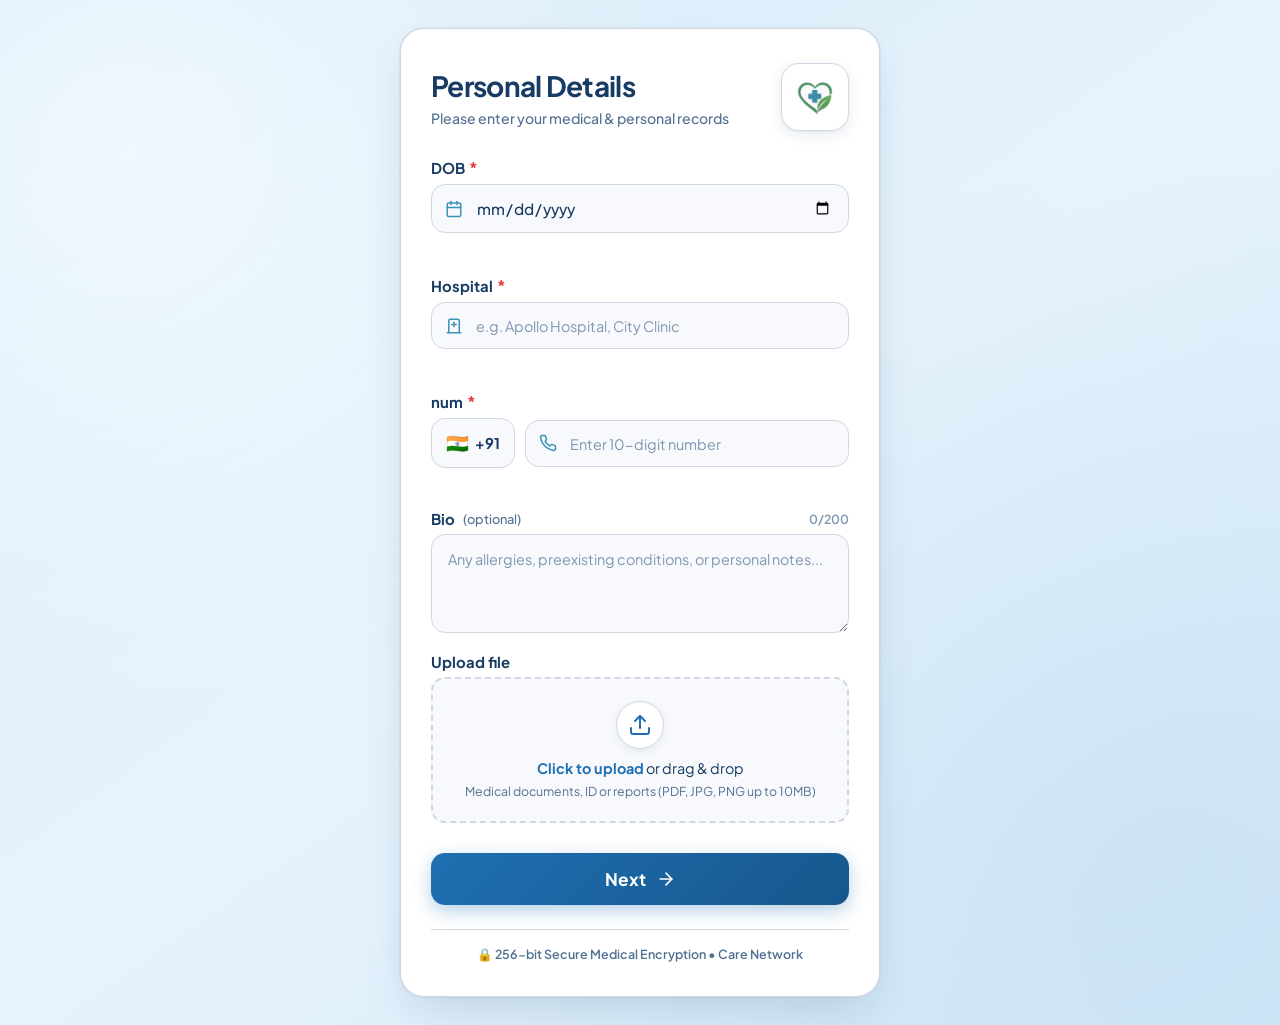
==== biopage/index.html @ 3c6b7e4c "connection of two page" ====
<!DOCTYPE html>
<html lang="en">
<head>
  <meta charset="UTF-8">
  <meta name="viewport" content="width=device-width, initial-scale=1.0">
  <title>Care - Personal Details</title>
  <link rel="stylesheet" href="styles.css">
  <link rel="preconnect" href="https://fonts.googleapis.com">
  <link rel="preconnect" href="https://fonts.gstatic.com" crossorigin>
  <link href="https://fonts.googleapis.com/css2?family=Plus+Jakarta+Sans:wght@400;500;600;700&display=swap" rel="stylesheet">
</head>
<body>
  <div class="app-wrapper">
    <main class="card-container" role="main">
      <!-- Header with Title on Left and Logo on Top-Right -->
      <header class="card-header">
        <div class="header-text">
          <h1 class="form-title">Personal Details</h1>
          <p class="form-subtitle">Please enter your medical & personal records</p>
        </div>
        <div class="logo-wrapper" title="Care Healthcare Logo">
          <img src="assets/logo.png" alt="Healthcare Logo" class="brand-logo" id="brandLogo">
        </div>
      </header>

      <!-- Main Form Section matching the sketch -->
      <form id="personalDetailsForm" class="form-body" novalidate>
        
        <!-- DOB (Date of Birth) Field -->
        <div class="form-group">
          <label for="dob" class="form-label">
            DOB <span class="required-star">*</span>
          </label>
          <div class="input-wrapper">
            <span class="input-icon">
              <svg width="18" height="18" viewBox="0 0 24 24" fill="none" stroke="currentColor" stroke-width="2" stroke-linecap="round" stroke-linejoin="round">
                <rect x="3" y="4" width="18" height="18" rx="2" ry="2"></rect>
                <line x1="16" y1="2" x2="16" y2="6"></line>
                <line x1="8" y1="2" x2="8" y2="6"></line>
                <line x1="3" y1="10" x2="21" y2="10"></line>
              </svg>
            </span>
            <input 
              type="date" 
              id="dob" 
              name="dob" 
              class="form-control has-icon" 
              required
            >
          </div>
          <span class="field-feedback" id="dobError"></span>
        </div>

        <!-- Hospital Field -->
        <div class="form-group">
          <label for="hospital" class="form-label">
            Hospital <span class="required-star">*</span>
          </label>
          <div class="input-wrapper">
            <span class="input-icon">
              <svg width="18" height="18" viewBox="0 0 24 24" fill="none" stroke="currentColor" stroke-width="2" stroke-linecap="round" stroke-linejoin="round">
                <path d="M3 21h18"></path>
                <path d="M5 21V5a2 2 0 0 1 2-2h10a2 2 0 0 1 2 2v16"></path>
                <path d="M9 10h6"></path>
                <path d="M12 7v6"></path>
              </svg>
            </span>
            <input 
              type="text" 
              id="hospital" 
              name="hospital" 
              class="form-control has-icon" 
              placeholder="e.g. Apollo Hospital, City Clinic" 
              list="hospitalSuggestions"
              required
            >
            <datalist id="hospitalSuggestions">
              <option value="Apollo Hospitals"></option>
              <option value="Fortis Healthcare"></option>
              <option value="Manipal Hospital"></option>
              <option value="Max Super Speciality Hospital"></option>
              <option value="AIIMS"></option>
              <option value="City Care General Hospital"></option>
            </datalist>
          </div>
          <span class="field-feedback" id="hospitalError"></span>
        </div>

        <!-- num: (Contact / Patient Number) Field -->
        <div class="form-group">
          <label for="num" class="form-label">
            num <span class="required-star">*</span>
          </label>
          <div class="phone-input-group">
            <div class="country-prefix">
              <span class="flag-icon">🇮🇳</span>
              <span class="code">+91</span>
            </div>
            <div class="input-wrapper flex-1">
              <span class="input-icon">
                <svg width="18" height="18" viewBox="0 0 24 24" fill="none" stroke="currentColor" stroke-width="2" stroke-linecap="round" stroke-linejoin="round">
                  <path d="M22 16.92v3a2 2 0 0 1-2.18 2 19.79 19.79 0 0 1-8.63-3.07 19.5 19.5 0 0 1-6-6 19.79 19.79 0 0 1-3.07-8.67A2 2 0 0 1 4.11 2h3a2 2 0 0 1 2 1.72 12.84 12.84 0 0 0 .7 2.81 2 2 0 0 1-.45 2.11L8.09 9.91a16 16 0 0 0 6 6l1.27-1.27a2 2 0 0 1 2.11-.45 12.84 12.84 0 0 0 2.81.7A2 2 0 0 1 22 16.92z"></path>
                </svg>
              </span>
              <input 
                type="tel" 
                id="num" 
                name="num" 
                class="form-control has-icon" 
                placeholder="Enter 10-digit number" 
                pattern="[0-9]{10}"
                maxlength="10"
                required
              >
            </div>
          </div>
          <span class="field-feedback" id="numError"></span>
        </div>

        <!-- Bio (optional) Field -->
        <div class="form-group">
          <div class="label-row">
            <label for="bio" class="form-label">
              Bio <span class="optional-tag">(optional)</span>
            </label>
            <span class="char-counter" id="bioCounter">0/200</span>
          </div>
          <textarea 
            id="bio" 
            name="bio" 
            rows="3" 
            class="form-control textarea-control" 
            placeholder="Any allergies, preexisting conditions, or personal notes..."
            maxlength="200"
          ></textarea>
        </div>

        <!-- Upload File Field -->
        <div class="form-group">
          <label class="form-label">
            Upload file
          </label>
          <div class="upload-dropzone" id="dropZone">
            <input 
              type="file" 
              id="fileUpload" 
              name="fileUpload" 
              class="file-input-hidden" 
              accept=".pdf,.png,.jpg,.jpeg,.doc,.docx"
            >
            <div class="upload-content" id="uploadPlaceholder">
              <div class="upload-icon-circle">
                <svg width="24" height="24" viewBox="0 0 24 24" fill="none" stroke="currentColor" stroke-width="2" stroke-linecap="round" stroke-linejoin="round">
                  <path d="M21 15v4a2 2 0 0 1-2 2H5a2 2 0 0 1-2-2v-4"></path>
                  <polyline points="17 8 12 3 7 8"></polyline>
                  <line x1="12" y1="3" x2="12" y2="15"></line>
                </svg>
              </div>
              <p class="upload-title"><strong>Click to upload</strong> or drag & drop</p>
              <p class="upload-hint">Medical documents, ID or reports (PDF, JPG, PNG up to 10MB)</p>
            </div>

            <!-- Uploaded File Preview Item -->
            <div class="file-preview-card" id="filePreview" style="display: none;">
              <div class="file-info">
                <div class="file-type-icon" id="fileIcon">📄</div>
                <div class="file-details">
                  <span class="file-name" id="fileName">document.pdf</span>
                  <span class="file-size" id="fileSize">1.2 MB</span>
                </div>
              </div>
              <button type="button" class="btn-remove-file" id="removeFileBtn" title="Remove file">
                <svg width="18" height="18" viewBox="0 0 24 24" fill="none" stroke="currentColor" stroke-width="2" stroke-linecap="round" stroke-linejoin="round">
                  <line x1="18" y1="6" x2="6" y2="18"></line>
                  <line x1="6" y1="6" x2="18" y2="18"></line>
                </svg>
              </button>
            </div>
          </div>
        </div>

        <!-- Next Button -->
        <div class="form-actions">
          <button type="submit" class="btn-next" id="nextBtn">
            <span>Next</span>
            <svg width="20" height="20" viewBox="0 0 24 24" fill="none" stroke="currentColor" stroke-width="2" stroke-linecap="round" stroke-linejoin="round" class="btn-arrow">
              <line x1="5" y1="12" x2="19" y2="12"></line>
              <polyline points="12 5 19 12 12 19"></polyline>
            </svg>
          </button>
        </div>
      </form>

      <!-- Confirmation / Next Step View (Revealed when Next is clicked) -->
      <section class="confirmation-panel" id="confirmationPanel" style="display: none;" aria-live="polite">
        <div class="success-header">
          <div class="check-animation-circle">
            <svg width="32" height="32" viewBox="0 0 24 24" fill="none" stroke="currentColor" stroke-width="3" stroke-linecap="round" stroke-linejoin="round">
              <polyline points="20 6 9 17 4 12"></polyline>
            </svg>
          </div>
          <h2>Details Recorded!</h2>
          <p>Here is a summary of your personal details:</p>
        </div>

        <div class="summary-card">
          <div class="summary-row">
            <span class="summary-label">DOB:</span>
            <span class="summary-value" id="summaryDob">-</span>
          </div>
          <div class="summary-row">
            <span class="summary-label">Hospital:</span>
            <span class="summary-value" id="summaryHospital">-</span>
          </div>
          <div class="summary-row">
            <span class="summary-label">num:</span>
            <span class="summary-value" id="summaryNum">-</span>
          </div>
          <div class="summary-row">
            <span class="summary-label">Bio:</span>
            <span class="summary-value" id="summaryBio">None provided</span>
          </div>
          <div class="summary-row">
            <span class="summary-label">Uploaded File:</span>
            <span class="summary-value" id="summaryFile">No file uploaded</span>
          </div>
        </div>

        <div class="confirmation-actions">
          <button type="button" class="btn-secondary" id="editBtn">
            <svg width="18" height="18" viewBox="0 0 24 24" fill="none" stroke="currentColor" stroke-width="2" stroke-linecap="round" stroke-linejoin="round">
              <line x1="19" y1="12" x2="5" y2="12"></line>
              <polyline points="12 19 5 12 12 5"></polyline>
            </svg>
            <span>Back to Edit</span>
          </button>
          <button type="button" class="btn-primary" id="confirmProceedBtn">
            <span>Proceed to Step 2</span>
            <svg width="18" height="18" viewBox="0 0 24 24" fill="none" stroke="currentColor" stroke-width="2" stroke-linecap="round" stroke-linejoin="round">
              <line x1="5" y1="12" x2="19" y2="12"></line>
              <polyline points="12 5 19 12 12 19"></polyline>
            </svg>
          </button>
        </div>
      </section>

      <!-- Footer Branding -->
      <footer class="card-footer">
        <p>🔒 256-bit Secure Medical Encryption &bull; Care Network</p>
      </footer>
    </main>
  </div>

  <script src="script.js"></script>
</body>
</html>
---- biopage/styles.css ----
/* ==========================================================================
   Care App - Personal Details Form Styles
   Palette specified by Design Guidelines:
   🔵 Main blue:             #1F6FB2
   🩵 Background light blue: #D6EBFA
   ⬜ Main white:             #FFFFFF
   ⬜ Input background:       #F7F9FC
   🔲 Input border:          #D0D8E4
   🟢 Logo green:            #4D9A68
   🔵 Logo cross:            #3D91B5
   🖤 Text:                  #173B63 (Dark navy)
   ========================================================================== */

:root {
  /* User-Defined Brand Palette */
  --main-blue: #1F6FB2;
  --main-blue-hover: #195B93;
  --main-blue-light: #2583D0;
  --bg-light-blue: #D6EBFA;
  --main-white: #FFFFFF;
  --input-bg: #F7F9FC;
  --input-border: #D0D8E4;
  --logo-green: #4D9A68;
  --logo-green-soft: rgba(77, 154, 104, 0.12);
  --logo-cross: #3D91B5;
  --text-dark-navy: #173B63;
  
  /* Supporting Shades */
  --text-muted: #527092;
  --text-light: #7E96B0;
  --border-focus: #1F6FB2;
  --error-red: #E53E3E;
  --error-bg: #FFF5F5;

  /* Elevation & Borders */
  --shadow-card: 0 20px 45px -12px rgba(23, 59, 99, 0.18), 0 0 1px 1px rgba(208, 216, 228, 0.5);
  --shadow-btn: 0 6px 18px rgba(31, 111, 178, 0.32);
  --shadow-btn-hover: 0 8px 24px rgba(31, 111, 178, 0.42);

  --radius-sm: 8px;
  --radius-md: 14px;
  --radius-lg: 24px;
  --radius-full: 9999px;

  --transition-fast: 0.18s ease;
  --transition-medium: 0.28s cubic-bezier(0.4, 0, 0.2, 1);
}

* {
  box-sizing: border-box;
  margin: 0;
  padding: 0;
}

body {
  font-family: 'Plus Jakarta Sans', -apple-system, BlinkMacSystemFont, 'Segoe UI', Roboto, Helvetica, Arial, sans-serif;
  background-color: var(--bg-light-blue);
  background-image: 
    radial-gradient(circle at 10% 15%, rgba(255, 255, 255, 0.6) 0%, transparent 40%),
    radial-gradient(circle at 90% 85%, rgba(31, 111, 178, 0.08) 0%, transparent 50%),
    linear-gradient(145deg, #D6EBFA 0%, #E6F3FC 50%, #D6EBFA 100%);
  color: var(--text-dark-navy);
  min-height: 100vh;
  display: flex;
  justify-content: center;
  align-items: center;
  padding: 28px 16px;
  -webkit-font-smoothing: antialiased;
}

/* Outer layout wrapper */
.app-wrapper {
  width: 100%;
  max-width: 480px;
  display: flex;
  justify-content: center;
}

/* Card container matching the wireframe boundary */
.card-container {
  background: var(--main-white);
  width: 100%;
  border-radius: var(--radius-lg);
  box-shadow: var(--shadow-card);
  border: 1px solid var(--input-border);
  padding: 34px 30px;
  position: relative;
  overflow: hidden;
  transition: transform var(--transition-fast);
}

/* ==========================================================================
   Header: Title on Left, Logo at Top Right
   ========================================================================== */
.card-header {
  display: flex;
  justify-content: space-between;
  align-items: center;
  gap: 16px;
  margin-bottom: 20px;
  padding-bottom: 6px;
  border-bottom: none;
}

.header-text {
  flex: 1;
}

.form-title {
  font-size: 1.75rem;
  font-weight: 700;
  letter-spacing: -0.025em;
  color: var(--text-dark-navy);
  line-height: 1.25;
}

.form-subtitle {
  font-size: 0.88rem;
  color: var(--text-muted);
  margin-top: 6px;
  font-weight: 500;
}

/* Logo placement at top right */
.logo-wrapper {
  flex-shrink: 0;
  width: 68px;
  height: 68px;
  border-radius: 18px;
  background: var(--main-white);
  padding: 5px;
  display: flex;
  align-items: center;
  justify-content: center;
  box-shadow: 0 4px 14px rgba(23, 59, 99, 0.1), 0 1px 3px rgba(0, 0, 0, 0.04);
  border: 1.5px solid var(--input-border);
  transition: transform var(--transition-fast), box-shadow var(--transition-fast), border-color var(--transition-fast);
}

.logo-wrapper:hover {
  transform: translateY(-2px);
  border-color: var(--logo-green);
  box-shadow: 0 8px 20px rgba(77, 154, 104, 0.22);
}

.brand-logo {
  width: 100%;
  height: 100%;
  object-fit: contain;
  border-radius: 12px;
}

/* ==========================================================================
   Form Body & Inputs
   ========================================================================== */
.form-body {
  display: flex;
  flex-direction: column;
  gap: 20px;
}

.form-group {
  display: flex;
  flex-direction: column;
  gap: 6px;
}

.form-label {
  font-size: 0.93rem;
  font-weight: 700;
  color: var(--text-dark-navy);
  display: flex;
  align-items: center;
  gap: 4px;
}

.required-star {
  color: var(--error-red);
  font-size: 1rem;
}

.optional-tag {
  font-size: 0.8rem;
  font-weight: 500;
  color: var(--text-muted);
  margin-left: 4px;
}

.label-row {
  display: flex;
  justify-content: space-between;
  align-items: center;
}

.char-counter {
  font-size: 0.78rem;
  font-weight: 600;
  color: var(--text-light);
}

/* Input wrappers with icons */
.input-wrapper {
  position: relative;
  display: flex;
  align-items: center;
}

.input-icon {
  position: absolute;
  left: 14px;
  color: var(--logo-cross);
  pointer-events: none;
  display: flex;
  align-items: center;
  transition: color var(--transition-fast), transform var(--transition-fast);
}

.input-wrapper:focus-within .input-icon {
  color: var(--main-blue);
  transform: scale(1.05);
}

/* Form Controls */
.form-control {
  width: 100%;
  padding: 13px 16px;
  font-size: 0.95rem;
  font-family: inherit;
  color: var(--text-dark-navy);
  background: var(--input-bg);
  border: 1.5px solid var(--input-border);
  border-radius: var(--radius-md);
  outline: none;
  font-weight: 500;
  transition: all var(--transition-fast);
}

.form-control.has-icon {
  padding-left: 44px;
}

.form-control::placeholder {
  color: var(--text-light);
  font-size: 0.9rem;
  font-weight: 400;
}

.form-control:hover {
  border-color: #B5C3D6;
}

.form-control:focus {
  background: var(--main-white);
  border-color: var(--main-blue);
  box-shadow: 0 0 0 4px rgba(31, 111, 178, 0.16);
}

.form-control.is-invalid {
  border-color: var(--error-red);
  background: var(--error-bg);
}

.form-control.is-invalid:focus {
  box-shadow: 0 0 0 4px rgba(229, 62, 62, 0.16);
}

.field-feedback {
  font-size: 0.78rem;
  font-weight: 600;
  color: var(--error-red);
  min-height: 16px;
  line-height: 1.2;
}

/* Phone input group */
.phone-input-group {
  display: flex;
  gap: 10px;
  align-items: center;
}

.country-prefix {
  display: flex;
  align-items: center;
  gap: 6px;
  background: var(--input-bg);
  border: 1.5px solid var(--input-border);
  border-radius: var(--radius-md);
  padding: 12px 14px;
  font-size: 0.92rem;
  font-weight: 700;
  color: var(--text-dark-navy);
  user-select: none;
  transition: border-color var(--transition-fast);
}

.phone-input-group:focus-within .country-prefix {
  border-color: var(--main-blue);
}

.flag-icon {
  font-size: 1.15rem;
}

.flex-1 {
  flex: 1;
}

/* Textarea styling */
.textarea-control {
  resize: vertical;
  min-height: 88px;
  line-height: 1.55;
}

/* ==========================================================================
   Upload File Dropzone
   ========================================================================== */
.upload-dropzone {
  border: 2px dashed var(--input-border);
  border-radius: var(--radius-md);
  background: var(--input-bg);
  padding: 22px 16px;
  text-align: center;
  cursor: pointer;
  position: relative;
  transition: all var(--transition-fast);
}

.upload-dropzone:hover,
.upload-dropzone.drag-over {
  border-color: var(--main-blue);
  background: rgba(214, 235, 250, 0.45);
  transform: translateY(-1px);
}

.file-input-hidden {
  position: absolute;
  top: 0;
  left: 0;
  width: 100%;
  height: 100%;
  opacity: 0;
  cursor: pointer;
}

.upload-content {
  display: flex;
  flex-direction: column;
  align-items: center;
  gap: 6px;
  pointer-events: none;
}

.upload-icon-circle {
  width: 48px;
  height: 48px;
  border-radius: 50%;
  background: var(--main-white);
  display: flex;
  align-items: center;
  justify-content: center;
  color: var(--main-blue);
  box-shadow: 0 3px 10px rgba(23, 59, 99, 0.08);
  border: 1px solid var(--input-border);
  margin-bottom: 4px;
  transition: transform var(--transition-fast), color var(--transition-fast);
}

.upload-dropzone:hover .upload-icon-circle {
  transform: scale(1.1);
  color: var(--logo-cross);
  border-color: var(--logo-cross);
}

.upload-title {
  font-size: 0.9rem;
  color: var(--text-dark-navy);
}

.upload-title strong {
  color: var(--main-blue);
  font-weight: 700;
}

.upload-hint {
  font-size: 0.77rem;
  color: var(--text-muted);
}

/* Uploaded file preview */
.file-preview-card {
  display: flex;
  align-items: center;
  justify-content: space-between;
  background: var(--main-white);
  border: 1.5px solid var(--input-border);
  border-radius: var(--radius-sm);
  padding: 12px 14px;
  box-shadow: 0 2px 8px rgba(23, 59, 99, 0.06);
}

.file-info {
  display: flex;
  align-items: center;
  gap: 12px;
  overflow: hidden;
}

.file-type-icon {
  font-size: 1.6rem;
}

.file-details {
  display: flex;
  flex-direction: column;
  text-align: left;
  overflow: hidden;
}

.file-name {
  font-size: 0.88rem;
  font-weight: 700;
  color: var(--text-dark-navy);
  white-space: nowrap;
  overflow: hidden;
  text-overflow: ellipsis;
  max-width: 230px;
}

.file-size {
  font-size: 0.76rem;
  color: var(--text-muted);
  font-weight: 500;
}

.btn-remove-file {
  background: transparent;
  border: none;
  color: var(--text-light);
  cursor: pointer;
  padding: 6px;
  border-radius: 6px;
  display: flex;
  align-items: center;
  justify-content: center;
  transition: all var(--transition-fast);
}

.btn-remove-file:hover {
  background: var(--error-bg);
  color: var(--error-red);
}

/* ==========================================================================
   Next Button matching wireframe [ Next ]
   ========================================================================== */
.form-actions {
  margin-top: 10px;
}

.btn-next {
  width: 100%;
  padding: 15px 24px;
  font-size: 1.08rem;
  font-weight: 700;
  font-family: inherit;
  color: var(--main-white);
  background: linear-gradient(135deg, var(--main-blue) 0%, #17578D 100%);
  border: none;
  border-radius: var(--radius-md);
  cursor: pointer;
  display: flex;
  align-items: center;
  justify-content: center;
  gap: 10px;
  box-shadow: var(--shadow-btn);
  transition: all var(--transition-medium);
}

.btn-next:hover {
  background: linear-gradient(135deg, var(--main-blue-light) 0%, var(--main-blue) 100%);
  transform: translateY(-2px);
  box-shadow: var(--shadow-btn-hover);
}

.btn-next:active {
  transform: translateY(0);
}

.btn-arrow {
  transition: transform var(--transition-fast);
}

.btn-next:hover .btn-arrow {
  transform: translateX(4px);
}

/* ==========================================================================
   Confirmation Step View (Next Step)
   ========================================================================== */
.confirmation-panel {
  display: flex;
  flex-direction: column;
  gap: 22px;
  animation: fadeIn 0.3s ease;
}

@keyframes fadeIn {
  from { opacity: 0; transform: translateY(10px); }
  to { opacity: 1; transform: translateY(0); }
}

.success-header {
  text-align: center;
  display: flex;
  flex-direction: column;
  align-items: center;
  gap: 8px;
}

.check-animation-circle {
  width: 62px;
  height: 62px;
  border-radius: 50%;
  background: var(--logo-green-soft);
  color: var(--logo-green);
  border: 1.5px solid rgba(77, 154, 104, 0.3);
  display: flex;
  align-items: center;
  justify-content: center;
  margin-bottom: 6px;
  box-shadow: 0 4px 14px rgba(77, 154, 104, 0.2);
}

.success-header h2 {
  font-size: 1.45rem;
  font-weight: 700;
  color: var(--text-dark-navy);
}

.success-header p {
  font-size: 0.88rem;
  color: var(--text-muted);
}

.summary-card {
  background: var(--input-bg);
  border: 1.5px solid var(--input-border);
  border-radius: var(--radius-md);
  padding: 18px 20px;
  display: flex;
  flex-direction: column;
  gap: 12px;
}

.summary-row {
  display: flex;
  justify-content: space-between;
  align-items: flex-start;
  font-size: 0.92rem;
  padding-bottom: 10px;
  border-bottom: 1px dashed var(--input-border);
}

.summary-row:last-child {
  border-bottom: none;
  padding-bottom: 0;
}

.summary-label {
  font-weight: 600;
  color: var(--text-muted);
}

.summary-value {
  font-weight: 700;
  color: var(--text-dark-navy);
  text-align: right;
  max-width: 60%;
  word-break: break-word;
}

.confirmation-actions {
  display: flex;
  gap: 12px;
  margin-top: 6px;
}

.btn-secondary {
  flex: 1;
  padding: 13px 18px;
  font-family: inherit;
  font-size: 0.95rem;
  font-weight: 700;
  color: var(--text-dark-navy);
  background: var(--main-white);
  border: 1.5px solid var(--input-border);
  border-radius: var(--radius-md);
  cursor: pointer;
  display: flex;
  align-items: center;
  justify-content: center;
  gap: 6px;
  transition: all var(--transition-fast);
}

.btn-secondary:hover {
  background: var(--input-bg);
  border-color: #B5C3D6;
}

.btn-primary {
  flex: 1.4;
  padding: 13px 18px;
  font-family: inherit;
  font-size: 0.95rem;
  font-weight: 700;
  color: var(--main-white);
  background: var(--main-blue);
  border: none;
  border-radius: var(--radius-md);
  cursor: pointer;
  display: flex;
  align-items: center;
  justify-content: center;
  gap: 6px;
  box-shadow: 0 4px 14px rgba(31, 111, 178, 0.3);
  transition: all var(--transition-fast);
}

.btn-primary:hover {
  background: var(--main-blue-hover);
  transform: translateY(-1px);
  box-shadow: 0 6px 18px rgba(31, 111, 178, 0.38);
}

/* ==========================================================================
   Footer
   ========================================================================== */
.card-footer {
  margin-top: 24px;
  padding-top: 16px;
  text-align: center;
  border-top: 1.5px solid var(--input-border);
  font-size: 0.78rem;
  font-weight: 600;
  color: var(--text-muted);
}

/* ==========================================================================
   Responsive Adjustments
   ========================================================================== */
@media (max-width: 480px) {
  body {
    padding: 12px 8px;
  }
  
  .card-container {
    padding: 24px 18px;
    border-radius: 18px;
  }

  .form-title {
    font-size: 1.45rem;
  }

  .logo-wrapper {
    width: 56px;
    height: 56px;
    border-radius: 14px;
  }
}
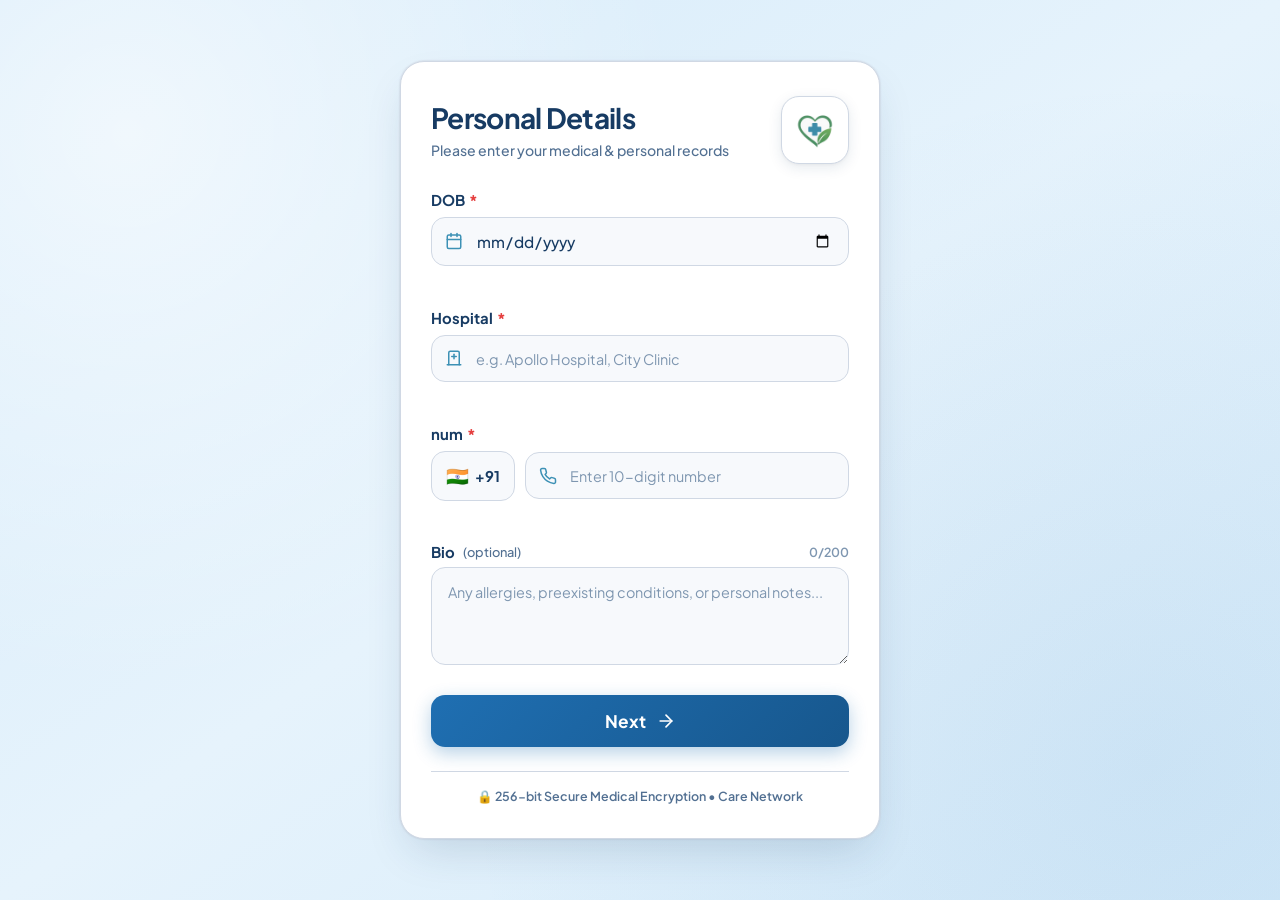
==== commit 872c0b52: "final user interface" ====
--- a/biopage/index.html
+++ b/biopage/index.html
@@ -9,71 +9,98 @@
   <link rel="preconnect" href="https://fonts.gstatic.com" crossorigin>
   <link href="https://fonts.googleapis.com/css2?family=Plus+Jakarta+Sans:wght@400;500;600;700&display=swap" rel="stylesheet">
 </head>
+
 <body>
+
   <div class="app-wrapper">
+
     <main class="card-container" role="main">
+
       <!-- Header with Title on Left and Logo on Top-Right -->
       <header class="card-header">
+
         <div class="header-text">
           <h1 class="form-title">Personal Details</h1>
           <p class="form-subtitle">Please enter your medical & personal records</p>
         </div>
+
         <div class="logo-wrapper" title="Care Healthcare Logo">
           <img src="assets/logo.png" alt="Healthcare Logo" class="brand-logo" id="brandLogo">
         </div>
+
       </header>
 
-      <!-- Main Form Section matching the sketch -->
+
+      <!-- Main Form Section -->
       <form id="personalDetailsForm" class="form-body" novalidate>
-        
+
         <!-- DOB (Date of Birth) Field -->
         <div class="form-group">
+
           <label for="dob" class="form-label">
             DOB <span class="required-star">*</span>
           </label>
+
           <div class="input-wrapper">
+
             <span class="input-icon">
-              <svg width="18" height="18" viewBox="0 0 24 24" fill="none" stroke="currentColor" stroke-width="2" stroke-linecap="round" stroke-linejoin="round">
+              <svg width="18" height="18" viewBox="0 0 24 24" fill="none"
+                stroke="currentColor" stroke-width="2" stroke-linecap="round" stroke-linejoin="round">
+
                 <rect x="3" y="4" width="18" height="18" rx="2" ry="2"></rect>
                 <line x1="16" y1="2" x2="16" y2="6"></line>
                 <line x1="8" y1="2" x2="8" y2="6"></line>
                 <line x1="3" y1="10" x2="21" y2="10"></line>
+
               </svg>
             </span>
-            <input 
-              type="date" 
-              id="dob" 
-              name="dob" 
-              class="form-control has-icon" 
+
+            <input
+              type="date"
+              id="dob"
+              name="dob"
+              class="form-control has-icon"
               required
             >
-          </div>
+
+          </div>
+
           <span class="field-feedback" id="dobError"></span>
-        </div>
+
+        </div>
+
 
         <!-- Hospital Field -->
         <div class="form-group">
+
           <label for="hospital" class="form-label">
             Hospital <span class="required-star">*</span>
           </label>
+
           <div class="input-wrapper">
+
             <span class="input-icon">
-              <svg width="18" height="18" viewBox="0 0 24 24" fill="none" stroke="currentColor" stroke-width="2" stroke-linecap="round" stroke-linejoin="round">
+              <svg width="18" height="18" viewBox="0 0 24 24" fill="none"
+                stroke="currentColor" stroke-width="2" stroke-linecap="round" stroke-linejoin="round">
+
                 <path d="M3 21h18"></path>
                 <path d="M5 21V5a2 2 0 0 1 2-2h10a2 2 0 0 1 2 2v16"></path>
                 <path d="M9 10h6"></path>
                 <path d="M12 7v6"></path>
+
               </svg>
             </span>
-            <input 
-              type="text" 
-              id="hospital" 
-              name="hospital" 
-              class="form-control has-icon" 
-              placeholder="e.g. Apollo Hospital, City Clinic" 
+
+            <input
+              type="text"
+              id="hospital"
+              name="hospital"
+              class="form-control has-icon"
+              placeholder="e.g. Apollo Hospital, City Clinic"
               list="hospitalSuggestions"
               required
             >
+
             <datalist id="hospitalSuggestions">
               <option value="Apollo Hospitals"></option>
               <option value="Fortis Healthcare"></option>
@@ -82,176 +109,214 @@
               <option value="AIIMS"></option>
               <option value="City Care General Hospital"></option>
             </datalist>
-          </div>
+
+          </div>
+
           <span class="field-feedback" id="hospitalError"></span>
-        </div>
+
+        </div>
+
 
         <!-- num: (Contact / Patient Number) Field -->
         <div class="form-group">
+
           <label for="num" class="form-label">
             num <span class="required-star">*</span>
           </label>
+
           <div class="phone-input-group">
+
             <div class="country-prefix">
               <span class="flag-icon">🇮🇳</span>
               <span class="code">+91</span>
             </div>
+
             <div class="input-wrapper flex-1">
+
               <span class="input-icon">
-                <svg width="18" height="18" viewBox="0 0 24 24" fill="none" stroke="currentColor" stroke-width="2" stroke-linecap="round" stroke-linejoin="round">
-                  <path d="M22 16.92v3a2 2 0 0 1-2.18 2 19.79 19.79 0 0 1-8.63-3.07 19.5 19.5 0 0 1-6-6 19.79 19.79 0 0 1-3.07-8.67A2 2 0 0 1 4.11 2h3a2 2 0 0 1 2 1.72 12.84 12.84 0 0 0 .7 2.81 2 2 0 0 1-.45 2.11L8.09 9.91a16 16 0 0 0 6 6l1.27-1.27a2 2 0 0 1 2.11-.45 12.84 12.84 0 0 0 2.81.7A2 2 0 0 1 22 16.92z"></path>
+                <svg width="18" height="18" viewBox="0 0 24 24" fill="none"
+                  stroke="currentColor" stroke-width="2" stroke-linecap="round" stroke-linejoin="round">
+
+                  <path d="M22 16.92v3a2 2 0 0 1-2.18 2 19.79 19.79 0 0 1-8.63-3.07
+                  19.5 19.5 0 0 1-6-6 19.79 19.79 0 0 1-3.07-8.67A2 2 0 0 1
+                  4.11 2h3a2 2 0 0 1 2 1.72 12.84 12.84 0 0 0 .7 2.81
+                  2 2 0 0 1-.45 2.11L8.09 9.91a16 16 0 0 0 6 6l1.27-1.27
+                  a2 2 0 0 1 2.11-.45 12.84 12.84 0 0 0 2.81.7A2 2 0 0 1
+                  22 16.92z"></path>
+
                 </svg>
               </span>
-              <input 
-                type="tel" 
-                id="num" 
-                name="num" 
-                class="form-control has-icon" 
-                placeholder="Enter 10-digit number" 
+
+              <input
+                type="tel"
+                id="num"
+                name="num"
+                class="form-control has-icon"
+                placeholder="Enter 10-digit number"
                 pattern="[0-9]{10}"
                 maxlength="10"
                 required
               >
+
             </div>
-          </div>
+
+          </div>
+
           <span class="field-feedback" id="numError"></span>
-        </div>
+
+        </div>
+
 
         <!-- Bio (optional) Field -->
         <div class="form-group">
+
           <div class="label-row">
+
             <label for="bio" class="form-label">
               Bio <span class="optional-tag">(optional)</span>
             </label>
+
             <span class="char-counter" id="bioCounter">0/200</span>
-          </div>
-          <textarea 
-            id="bio" 
-            name="bio" 
-            rows="3" 
-            class="form-control textarea-control" 
+
+          </div>
+
+          <textarea
+            id="bio"
+            name="bio"
+            rows="3"
+            class="form-control textarea-control"
             placeholder="Any allergies, preexisting conditions, or personal notes..."
             maxlength="200"
           ></textarea>
-        </div>
-
-        <!-- Upload File Field -->
-        <div class="form-group">
-          <label class="form-label">
-            Upload file
-          </label>
-          <div class="upload-dropzone" id="dropZone">
-            <input 
-              type="file" 
-              id="fileUpload" 
-              name="fileUpload" 
-              class="file-input-hidden" 
-              accept=".pdf,.png,.jpg,.jpeg,.doc,.docx"
-            >
-            <div class="upload-content" id="uploadPlaceholder">
-              <div class="upload-icon-circle">
-                <svg width="24" height="24" viewBox="0 0 24 24" fill="none" stroke="currentColor" stroke-width="2" stroke-linecap="round" stroke-linejoin="round">
-                  <path d="M21 15v4a2 2 0 0 1-2 2H5a2 2 0 0 1-2-2v-4"></path>
-                  <polyline points="17 8 12 3 7 8"></polyline>
-                  <line x1="12" y1="3" x2="12" y2="15"></line>
-                </svg>
-              </div>
-              <p class="upload-title"><strong>Click to upload</strong> or drag & drop</p>
-              <p class="upload-hint">Medical documents, ID or reports (PDF, JPG, PNG up to 10MB)</p>
-            </div>
-
-            <!-- Uploaded File Preview Item -->
-            <div class="file-preview-card" id="filePreview" style="display: none;">
-              <div class="file-info">
-                <div class="file-type-icon" id="fileIcon">📄</div>
-                <div class="file-details">
-                  <span class="file-name" id="fileName">document.pdf</span>
-                  <span class="file-size" id="fileSize">1.2 MB</span>
-                </div>
-              </div>
-              <button type="button" class="btn-remove-file" id="removeFileBtn" title="Remove file">
-                <svg width="18" height="18" viewBox="0 0 24 24" fill="none" stroke="currentColor" stroke-width="2" stroke-linecap="round" stroke-linejoin="round">
-                  <line x1="18" y1="6" x2="6" y2="18"></line>
-                  <line x1="6" y1="6" x2="18" y2="18"></line>
-                </svg>
-              </button>
-            </div>
-          </div>
-        </div>
+
+        </div>
+
 
         <!-- Next Button -->
         <div class="form-actions">
+
           <button type="submit" class="btn-next" id="nextBtn">
+
             <span>Next</span>
-            <svg width="20" height="20" viewBox="0 0 24 24" fill="none" stroke="currentColor" stroke-width="2" stroke-linecap="round" stroke-linejoin="round" class="btn-arrow">
+
+            <svg width="20" height="20" viewBox="0 0 24 24" fill="none"
+              stroke="currentColor" stroke-width="2" stroke-linecap="round" stroke-linejoin="round"
+              class="btn-arrow">
+
               <line x1="5" y1="12" x2="19" y2="12"></line>
               <polyline points="12 5 19 12 12 19"></polyline>
+
             </svg>
+
           </button>
-        </div>
+
+        </div>
+
       </form>
 
-      <!-- Confirmation / Next Step View (Revealed when Next is clicked) -->
-      <section class="confirmation-panel" id="confirmationPanel" style="display: none;" aria-live="polite">
+
+      <!-- Confirmation / Next Step View -->
+      <section
+        class="confirmation-panel"
+        id="confirmationPanel"
+        style="display: none;"
+        aria-live="polite"
+      >
+
         <div class="success-header">
+
           <div class="check-animation-circle">
-            <svg width="32" height="32" viewBox="0 0 24 24" fill="none" stroke="currentColor" stroke-width="3" stroke-linecap="round" stroke-linejoin="round">
+
+            <svg width="32" height="32" viewBox="0 0 24 24" fill="none"
+              stroke="currentColor" stroke-width="3" stroke-linecap="round" stroke-linejoin="round">
+
               <polyline points="20 6 9 17 4 12"></polyline>
+
             </svg>
-          </div>
+
+          </div>
+
           <h2>Details Recorded!</h2>
+
           <p>Here is a summary of your personal details:</p>
-        </div>
+
+        </div>
+
 
         <div class="summary-card">
+
           <div class="summary-row">
             <span class="summary-label">DOB:</span>
             <span class="summary-value" id="summaryDob">-</span>
           </div>
+
           <div class="summary-row">
             <span class="summary-label">Hospital:</span>
             <span class="summary-value" id="summaryHospital">-</span>
           </div>
+
           <div class="summary-row">
             <span class="summary-label">num:</span>
             <span class="summary-value" id="summaryNum">-</span>
           </div>
+
           <div class="summary-row">
             <span class="summary-label">Bio:</span>
             <span class="summary-value" id="summaryBio">None provided</span>
           </div>
-          <div class="summary-row">
-            <span class="summary-label">Uploaded File:</span>
-            <span class="summary-value" id="summaryFile">No file uploaded</span>
-          </div>
-        </div>
+
+        </div>
+
 
         <div class="confirmation-actions">
+
           <button type="button" class="btn-secondary" id="editBtn">
-            <svg width="18" height="18" viewBox="0 0 24 24" fill="none" stroke="currentColor" stroke-width="2" stroke-linecap="round" stroke-linejoin="round">
+
+            <svg width="18" height="18" viewBox="0 0 24 24" fill="none"
+              stroke="currentColor" stroke-width="2" stroke-linecap="round" stroke-linejoin="round">
+
               <line x1="19" y1="12" x2="5" y2="12"></line>
               <polyline points="12 19 5 12 12 5"></polyline>
+
             </svg>
+
             <span>Back to Edit</span>
+
           </button>
+
+
           <button type="button" class="btn-primary" id="confirmProceedBtn">
+
             <span>Proceed to Step 2</span>
-            <svg width="18" height="18" viewBox="0 0 24 24" fill="none" stroke="currentColor" stroke-width="2" stroke-linecap="round" stroke-linejoin="round">
+
+            <svg width="18" height="18" viewBox="0 0 24 24" fill="none"
+              stroke="currentColor" stroke-width="2" stroke-linecap="round" stroke-linejoin="round">
+
               <line x1="5" y1="12" x2="19" y2="12"></line>
               <polyline points="12 5 19 12 12 19"></polyline>
+
             </svg>
+
           </button>
-        </div>
+
+        </div>
+
       </section>
+
 
       <!-- Footer Branding -->
       <footer class="card-footer">
+
         <p>🔒 256-bit Secure Medical Encryption &bull; Care Network</p>
+
       </footer>
+
     </main>
+
   </div>
 
+
   <script src="script.js"></script>
+
 </body>
 </html>
-
